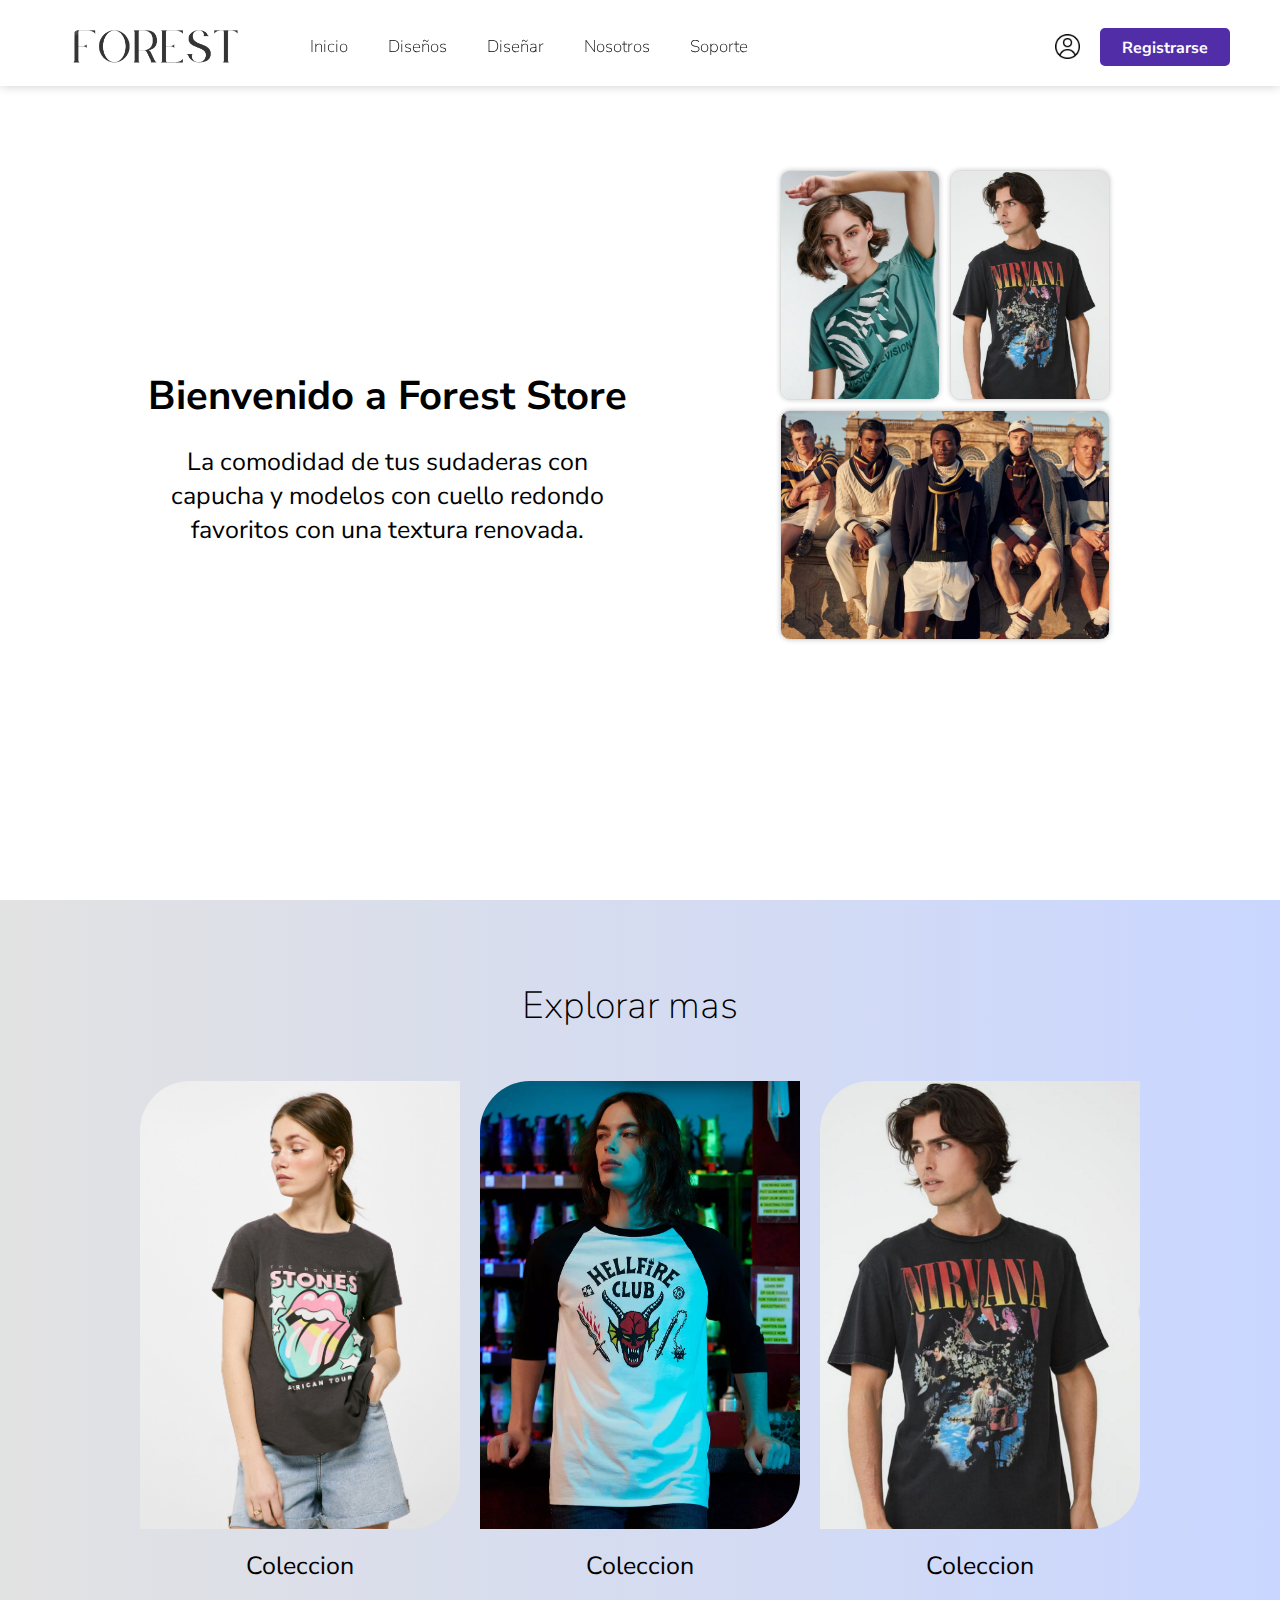
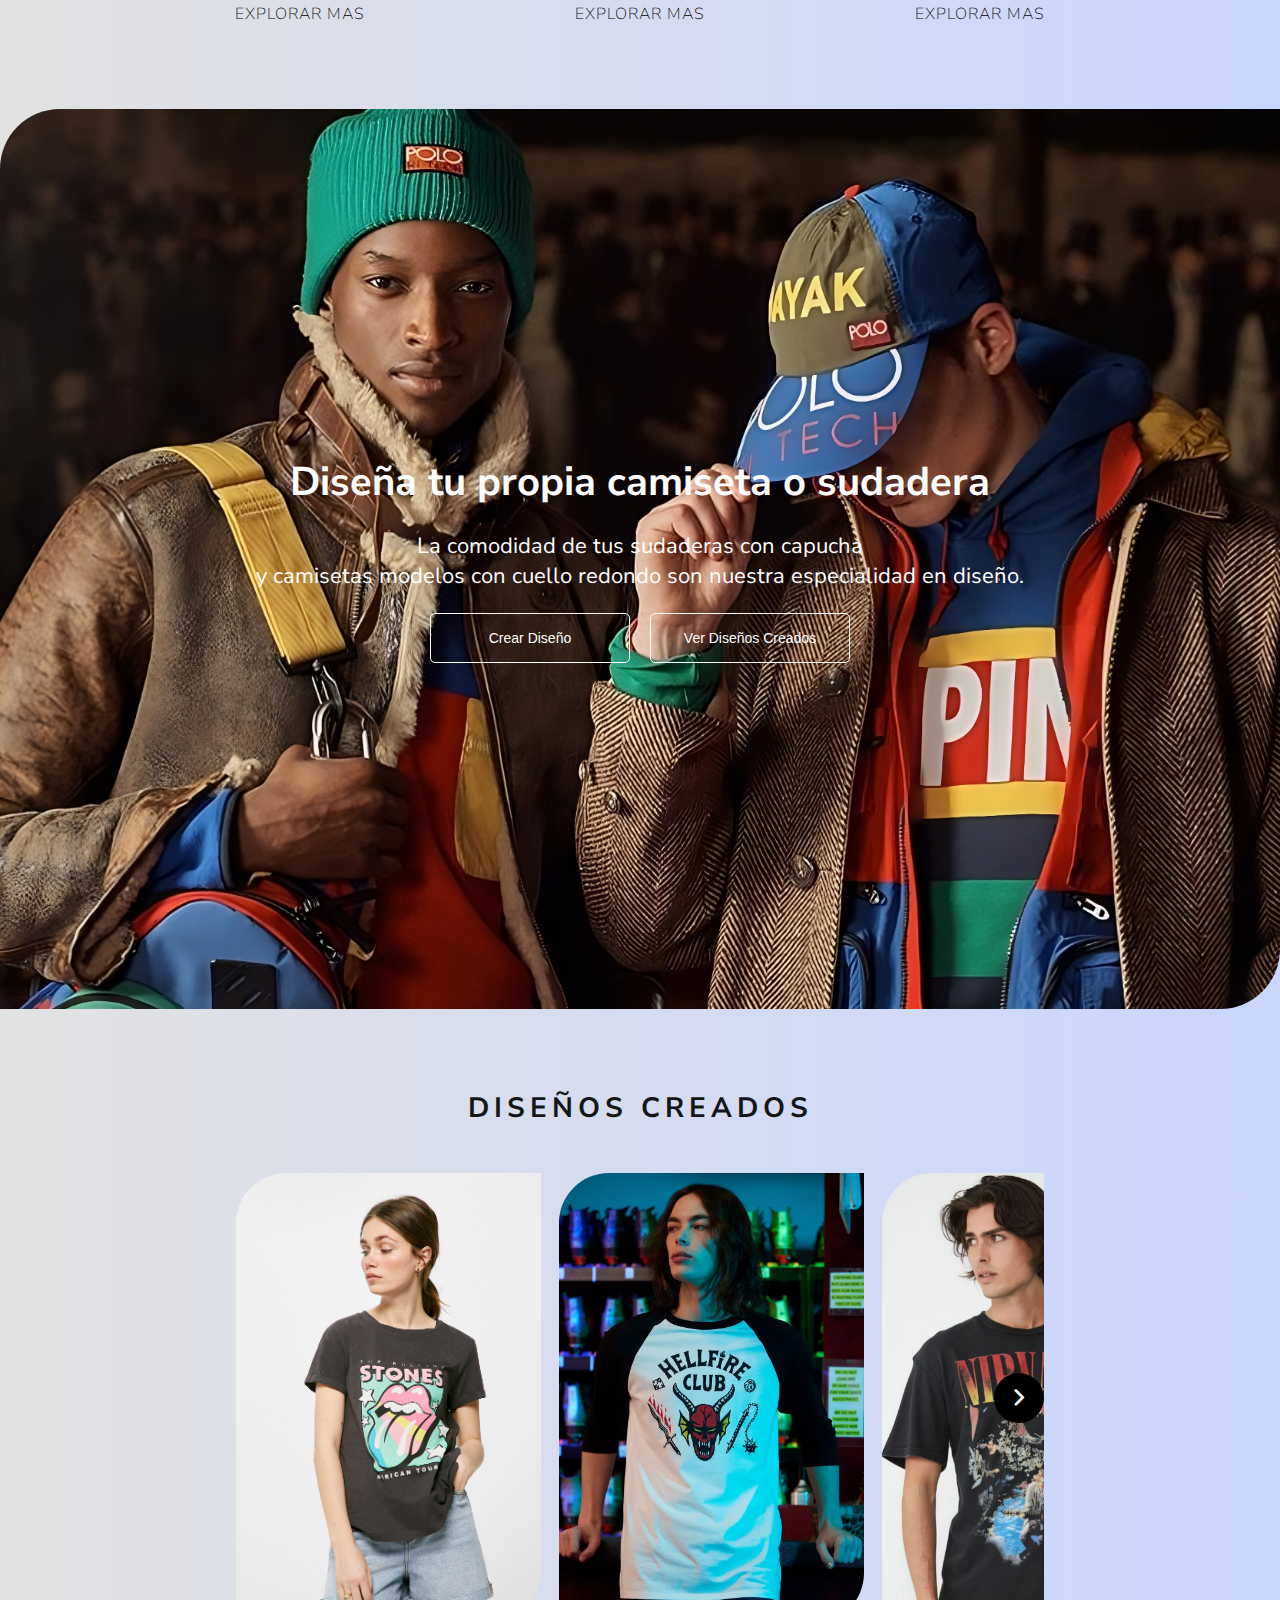
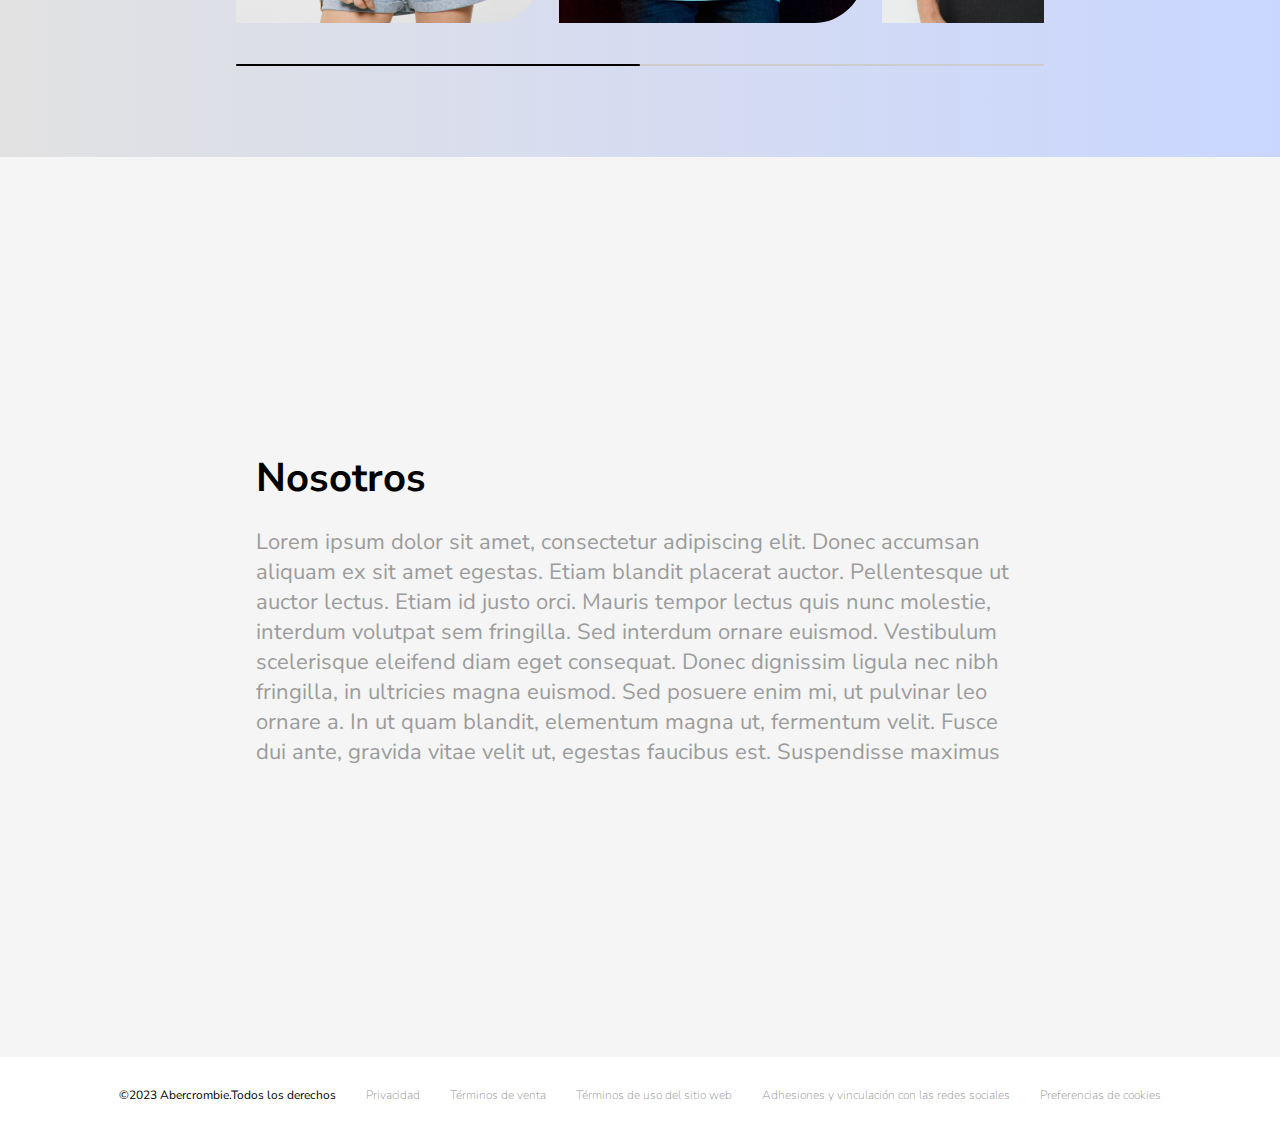
==== tienda/index.html @ bb1b67e4 "tienda" ====
<!DOCTYPE html>
<html lang="en">
<head>
    <meta charset="UTF-8">
    <meta name="viewport" content="width=device-width, initial-scale=1.0">
    <link rel="stylesheet" href="css/style.css">
    <link rel="stylesheet" href="css/boostrap.css">
    <link rel="stylesheet" href="https://fonts.googleapis.com/css2?family=Material+Symbols+Rounded:opsz,wght,FILL,GRAD@48,400,0,0" />
    <link rel="stylesheet" href="style.css" />
    <title>Document</title>
</head>
<style>

.gallery {
    display: grid;
    position: relative;
    grid-template-columns: repeat(auto-fill, minmax(150px, auto));
    gap: 10px;
    max-width:500px;
    width: 100%;
    height: 70%;
    padding-top: 11em;
    margin: 180px auto;
    z-index: 1;
}

.image {
    background-size: cover;
    background-position: center;
    border: 1px solid #ddd;
    box-shadow: 0 0 5px rgba(0, 0, 0, 0.2);
    min-height: 230px; /* Altura mínima */
    border-radius: 10px;
    width: 100%;
}

.image1 {
    grid-row: span 2;
    grid-column: span 2;
    background-image: url('../tienda/imagenes/fotos/img-20.jpg');
}

.image2 {
    grid-row: span 3;
    grid-column: span 3;
    background-image: url('../tienda/imagenes/fotos/img-17-transformed.jpeg');
}

.image3 {
    grid-row: span 1;
    grid-column: span 1;
    background-image: url('../tienda/imagenes/fotos/camisetas/camiseta-mtv.webp');
}

.image4 {
    grid-row: span 1;
    grid-column: span 1;
    background-image: url('../tienda/imagenes/fotos/camisetas/camiseta\ de\ nirvana.png');
}







.container {
    max-width: 79vw;
    width: 80%;
    margin: auto;
  }
  
  .slider-wrapper {
    position: relative;
  }
  
  .slider-wrapper .slide-button {
    position: absolute;
    top: 50%;
    outline: none;
    border: none;
    height: 50px;
    width: 50px;
    z-index: 5;
    color: #fff;
    display: flex;
    cursor: pointer;
    font-size: 2.2rem;
    background: #000;
    align-items: center;
    justify-content: center;
    border-radius: 50%;
    transform: translateY(-50%);
  }
  
  .slider-wrapper .slide-button:hover {
    background: #404040;
  }
  
  .slider-wrapper .slide-button#prev-slide {
    left: 0;
    display: none;
  }
  
  .slider-wrapper .slide-button#next-slide {
    right: 0;
  }
  
  .slider-wrapper .image-list {
    display: grid;
    grid-template-columns: repeat(6, 1fr);
    gap: 18px;
    font-size: 0;
    list-style: none;
    margin-bottom: 30px;
    overflow-x: auto;
    scrollbar-width: none;
  }
  
  .slider-wrapper .image-list::-webkit-scrollbar {
    display: none;
  }
  
  .slider-wrapper .image-list .image-item {
    width: 305px;
    min-width: auto;
    height: 450px;
    object-fit: cover;
    border-radius: 50px 0px 50px 0px;
  }
  
  .container .slider-scrollbar {
    height: 24px;
    width: 100%;
    display: flex;
    align-items: center;
  }
  
  .slider-scrollbar .scrollbar-track {
    background: #ccc;
    width: 100%;
    height: 2px;
    display: flex;
    align-items: center;
    border-radius: 4px;
    position: relative;
  }
  
  .slider-scrollbar:hover .scrollbar-track {
    height: 4px;
  }
  
  .slider-scrollbar .scrollbar-thumb {
    position: absolute;
    background: #000;
    top: 0;
    bottom: 0;
    width: 50%;
    height: 100%;
    cursor: grab;
    border-radius: inherit;
  }
  
  .slider-scrollbar .scrollbar-thumb:active {
    cursor: grabbing;
    height: 8px;
    top: -2px;
  }
  
  .slider-scrollbar .scrollbar-thumb::after {
    content: "";
    position: absolute;
    left: 0;
    right: 0;
    top: -10px;
    bottom: -10px;
  }
  
  /* Styles for mobile and tablets */
  @media only screen and (max-width: 1150px) {
    
    .slider-wrapper .image-list .image-item {
      width: 300px;
      height: 450px;
    }
  
    .slider-wrapper .slide-button {
        display: none !important;
      }

      .gallery{
        display: none;
      }

      .parrafo{
        width: auto;
        padding: auto;
        align-items: center;
        text-align: center;
        z-index: 4;
    }
  }



</style>
<body>

    <header id="header" class="header-scrolled ">
        <h1><img src="./imagenes/fotos/3-removebg-preview.png" alt="" class="logo"></h1>
        <ul class="menu-horizontal">
            <li><a href="#" class="link" id="link">Inicio</a></li>
            <li><a href="#" class="link" id="link">Diseños</a></li>
            <li><a href="#" class="link" id="link">Diseñar</a></li>
            <li><a href="#" class="link" id="link">Nosotros</a></li>
            <li><a href="#" class="link" id="link">Soporte</a></li>
            
        </ul>

        <ul class="menu-horizontal-2">
            <li><a href="./Login/index.html" class="link-2" style="border: transparent;  background:transparent;"><img src="./imagenes/fotos/usuario.png" alt="" class="icon"></a></li>
            <li><a href="#" class="link-2">Registrarse</a></li>
        </ul>
    </header>
    
<div class="contenedor-principal">
    <div class="slide-contenedor">
        <section class="seccion" style="margin-bottom: 22em;">
            <div class="parrafo">
                <p class="titulo">Bienvenido a Forest Store</p><br>
                <P class="texto">La comodidad de tus sudaderas con capucha y modelos con cuello redondo favoritos con una textura renovada.</P><br>
            </div>

            <div class="gallery">
                <div class="image image3"></div>
                <div class="image image4"></div>
                <div class="image image1"></div>
            </div>
        </section>
    
        <div class="fade"></div>
    </div>

    <div class="contenedor">
        <div>
            <h2 class="titulo-h2"><a href="#">Explorar mas</a></h2>
        </div>

        <main class="contenido-2">
            <article class="articulo-2">
                <div class="contenedor-thumbnail-2">
                    <a href="#"><img src="./imagenes/fotos/camisetas/camiseta de mujer.webp" alt="" /></a>
                </div>
                <div class="contenedor-texto-2">
                    <div>
                        <h2 class="titulo-2">
                            <a href="#">Coleccion</a>
                        </h2>
                    </div>
                    <a href="#" class="btn-link-2">Explorar mas</a>
                </div>
            </article>

            <article class="articulo-2">
                <div class="contenedor-thumbnail-2">
                    <a href="#"><img src="./imagenes/fotos/camisetas/camiseta-manga-larga.png" alt="" /></a>
                </div>
                <div class="contenedor-texto-2">
                    <div>
                        <h2 class="titulo-2">
                            <a href="#">Coleccion</a>
                        </h2>
                    </div>
                    <a href="#" class="btn-link-2">Explorar mas</a>
                </div>
            </article>

            <article class="articulo-2">
                <div class="contenedor-thumbnail-2">
                    <a href="#"><img src="./imagenes/fotos/camisetas/camiseta de nirvana.png" alt="" /></a>
                </div>
                <div class="contenedor-texto-2">
                    <div>
                        <h2 class="titulo-2">
                            <a href="#">Coleccion</a>
                        </h2>
                    </div>
                    <a href="#" class="btn-link-2">Explorar mas</a>
                </div>
            </article>
        </main>
    </div><br><br>

    <div class="slide-contenedor">
        <section class="seccion">
            <div class="parrafo">
                <p class="titulo-2" style="text-align: center;">Diseña tu propia camiseta o sudadera</p><br>
                <P class="texto-2" style="text-align: center;">La comodidad de tus sudaderas con capucha <br> y camisetas modelos con cuello redondo son nuestra especialidad en diseño.</P><br>
                <div class="botones" style="justify-content: center;">
                    <button class="button-2">Crear Diseño</button>
                    <button class="button-2">Ver Diseños Creados</button>
                </div>
            </div>
        </section>
    
            <div class="fade-2"></div>
        </div>

    
        <div class="carrusel-contenedor">
            <h2 class="carrusel-titulo">Diseños Creados</h2>
            <br>
                <div class="contenedor-carrusel">
                    <div class="container">
                        <div class="slider-wrapper">
                          <button id="prev-slide" class="slide-button material-symbols-rounded">
                            chevron_left
                          </button>
                          <ul class="image-list">
                            <img class="image-item" src="./imagenes/fotos/camisetas/camiseta de mujer.webp" alt="img-1" />
                            <img class="image-item" src="./imagenes/fotos/camisetas/camiseta-manga-larga.png" alt="img-2" />
                            <img class="image-item" src="./imagenes/fotos/camisetas/camiseta de nirvana.png" alt="img-3" />
                            <img class="image-item" src="./imagenes/fotos/camisetas/camiseta-mtv.webp" alt="img-4" />
                            <img class="image-item" src="./imagenes/fotos/camisetas/camiseta pac man.webp" alt="img-5" />
                            <img class="image-item" src="./imagenes/fotos/camisetas/camseta-1.jpg" alt="img-6" />
                          </ul>
                          <button id="next-slide" class="slide-button material-symbols-rounded">
                            chevron_right
                          </button>
                        </div>

                        <div class="slider-scrollbar">
                          <div class="scrollbar-track">
                            <div class="scrollbar-thumb"></div>
                          </div>
                        </div>
                      </div>
                </div>
            </div>
    

        <div class="slide-contenedor">
            <section class="seccion-2">
                <div class="parrafo-2">
                    <p class="titulo">Nosotros</p><br>
                    <P class="texto-3">
                        Lorem ipsum dolor sit amet, consectetur adipiscing elit. Donec accumsan aliquam ex sit amet egestas. Etiam blandit placerat auctor. Pellentesque ut auctor lectus. Etiam id justo orci. Mauris tempor lectus quis nunc molestie, interdum volutpat sem fringilla. Sed interdum ornare euismod. Vestibulum scelerisque eleifend diam eget consequat. Donec dignissim ligula nec nibh fringilla, in ultricies magna euismod. Sed posuere enim mi, ut pulvinar leo ornare a. 
                        In ut quam blandit, elementum magna ut, fermentum velit. Fusce dui ante, gravida vitae velit ut, egestas faucibus est. Suspendisse maximus convallis est et viverra. Donec tincidunt lectus dolor, vel feugiat justo vulputate vel. Quisque finibus consequat hendrerit. Ut feugiat tortor a turpis lobortis porta. In hac habitasse platea dictumst. Curabitur mollis lacus lectus, sed hendrerit ipsum mollis eget. Ut at odio vitae nulla tempus aliquet mattis vitae nibh. Pellentesque nec fringilla libero. Donec bibendum sapien id dictum porta. Nulla at massa vitae enim consectetur scelerisque. Quisque in suscipit justo. 
                        Vivamus bibendum eros ac turpis hendrerit cursus. Nullam placerat congue quam, nec porta ex malesuada sit amet. Nullam vulputate nisl elit, at convallis massa porta scelerisque. Nunc augue elit, lacinia et arcu non, lacinia consectetur libero. Maecenas finibus nec nibh at laoreet. Donec dictum leo vitae erat sagittis, nec volutpat felis elementum. Donec nibh risus, vestibulum non felis in, auctor sollicitudin nunc. Aliquam sit amet vestibulum augue. Vivamus faucibus, nisl in efficitur viverra, elit risus porta enim, bibendum ullamcorper erat ex in lectus. Duis tincidunt malesuada dui eu molestie. Morbi lectus magna, suscipit sed sagittis consequat, consequat ut quam.
                    </P>
                </div>
            </section>
        
                <div class="fade-3"></div>
            </div>
        
    </div>
</div>
         
        
            <footer>
                <li>©2023 Abercrombie.Todos los derechos</li>
                <li><a href="#">Privacidad</a></li>
                <li><a href="#">Términos de venta</a></li>
                <li><a href="#">Términos de uso del sitio web</a></li>
                <li><a href="#">Adhesiones y vinculación con las redes sociales</a></li>
                <li><a href="#">Preferencias de cookies</a></li>
            </footer>
    </div>


    

    <script>
 
        const initSlider = () => {
            const imageList = document.querySelector(".slider-wrapper .image-list");
            const slideButtons = document.querySelectorAll(".slider-wrapper .slide-button");
            const sliderScrollbar = document.querySelector(".container .slider-scrollbar");
            const scrollbarThumb = sliderScrollbar.querySelector(".scrollbar-thumb");
            const maxScrollLeft = imageList.scrollWidth - imageList.clientWidth;
            
            // Handle scrollbar thumb drag
            scrollbarThumb.addEventListener("mousedown", (e) => {
                const startX = e.clientX;
                const thumbPosition = scrollbarThumb.offsetLeft;
                const maxThumbPosition = sliderScrollbar.getBoundingClientRect().width - scrollbarThumb.offsetWidth;
                
                // Update thumb position on mouse move
                const handleMouseMove = (e) => {
                    const deltaX = e.clientX - startX;
                    const newThumbPosition = thumbPosition + deltaX;
        
                    // Ensure the scrollbar thumb stays within bounds
                    const boundedPosition = Math.max(0, Math.min(maxThumbPosition, newThumbPosition));
                    const scrollPosition = (boundedPosition / maxThumbPosition) * maxScrollLeft;
                    
                    scrollbarThumb.style.left = `${boundedPosition}px`;
                    imageList.scrollLeft = scrollPosition;
                }
        
                // Remove event listeners on mouse up
                const handleMouseUp = () => {
                    document.removeEventListener("mousemove", handleMouseMove);
                    document.removeEventListener("mouseup", handleMouseUp);
                }
        
                // Add event listeners for drag interaction
                document.addEventListener("mousemove", handleMouseMove);
                document.addEventListener("mouseup", handleMouseUp);
            });
        
            // Slide images according to the slide button clicks
            slideButtons.forEach(button => {
                button.addEventListener("click", () => {
                    const direction = button.id === "prev-slide" ? -1 : 1;
                    const scrollAmount = imageList.clientWidth * direction;
                    imageList.scrollBy({ left: scrollAmount, behavior: "smooth" });
                });
            });
        
             // Show or hide slide buttons based on scroll position
            const handleSlideButtons = () => {
                slideButtons[0].style.display = imageList.scrollLeft <= 0 ? "none" : "flex";
                slideButtons[1].style.display = imageList.scrollLeft >= maxScrollLeft ? "none" : "flex";
            }
        
            // Update scrollbar thumb position based on image scroll
            const updateScrollThumbPosition = () => {
                const scrollPosition = imageList.scrollLeft;
                const thumbPosition = (scrollPosition / maxScrollLeft) * (sliderScrollbar.clientWidth - scrollbarThumb.offsetWidth);
                scrollbarThumb.style.left = `${thumbPosition}px`;
            }
        
            // Call these two functions when image list scrolls
            imageList.addEventListener("scroll", () => {
                updateScrollThumbPosition();
                handleSlideButtons();
            });
        }
        
        window.addEventListener("resize", initSlider);
        window.addEventListener("load", initSlider);
        
    </script>

    <script src="./js/funciones.js"></script>
    
</body>
</html>
---- tienda/css/style.css ----
@import url('https://fonts.googleapis.com/css2?family=Nunito+Sans:opsz,wght@6..12,300&display=swap');

* {
    margin: 0;
    padding: 0;
    box-sizing: border-box;
}

body {
    background-color: #c9d6ff;
    background: linear-gradient(to right, #e2e2e2, #c9d6ff);
    font-family: 'Nunito Sans', sans-serif;
}

/*header*/

header {
    display: flex;
    height: 86px;
    width: 100%;
    position: fixed;
    z-index: 10;
}


header {
    background-color: transparent;
}

/* Estilos cuando se hace scroll hacia abajo */

.header-scrolled {
    background-color: white;
    width: 100%;
    top: 0;
    z-index: 10;
    z-index: 1000;
    box-shadow: 0px 0px 10px rgba(0, 0, 0, 0.2); /* Agrega una sombra si deseas */
    color: black;
    transition: 0.10s ease 0.10s;
}

.header-scrolled .link {
    color: black;
}

h1 {
    margin: 23px 65px;
    font-weight: 400;
    letter-spacing: -2px;
}

.logo {
    width: 180px;
    height: auto;
}

.icon {
    height: 25px;
    width: 25px;
    align-items: center;
    margin-top: -1px;
    border: transparent;
    margin-left: -25px;
}

.menu-horizontal {
    display: flex;
    gap: 40px;
    font-size: 17px;
    margin: 35px 0px;
    width: 100%;
}


.menu-horizontal-2{
    display: flex;
    width: 100%;
    gap: 0px;
    margin: 28px 50px;
    justify-content: flex-end;
}

.menu-horizontal, .menu-horizontal-2 > li {
    list-style: none;
}

.link {
	position: relative;
	display: inline-block;
	text-decoration: none;
    color: rgb(0, 0, 0);
}

.link::before{
	content: '';
	position: absolute;
	left: 0;
	bottom: -28px;
	width: 100%;
	height: 2px;
	transform: scaleX(0);
	transform-origin: right;
	transition: transform 1s ease;
    background-color: rgb(5, 5, 125);
}

.link:hover{
	transform: translateY(0px);
}

.link:hover::before{
	transform: scaleX(1);
	transform-origin: left;
}

a {
    font-weight: 200;
}

.link-2 {
	position: relative;
	display: inline-block;
	text-decoration: none;
	color: rgb(255, 255, 255);
    background-color: #512da8;
    border: solid 2px #512da8;;
    box-shadow: rgb(0, 0, 0);
    font-family: 'Nunito Sans', sans-serif;
    font-weight: bold;
    height: 38px;
    width: auto;
    padding: 7px 20px;
    border-radius: 5px;
    white-space: nowrap;
    text-align: center;
    transition: 1s ease-out 0.30s;
}

/*contendores*/

.contenedor-principal {
    display: grid;
    grid-template-columns: repeat(1, 1fr);
    height: 100%;
    width: 100%;
    margin: auto;
}

/*parrafos*/

.parrafo{
    width: 100%;
    margin-top: 20em;
    padding: 9em;
    align-items: center;
    text-align: center;
    z-index: 4;
}

.parrafo-2{
    width: 100%;
    margin-top: 23em;
    align-items: center;
    text-align: left;
    z-index: 4;
    margin-bottom: 23em;
}

.texto-3::-webkit-scrollbar{
    display: none;
}
/*titulo*/

.titulo{
    font-size: 40px;
    color: #000000;
    font-weight: 700;
}

.titulo-2{
    font-size: 40px;
    color: rgb(255, 255, 255);
    font-weight: 700;
}

/*texto*/

.texto{
    font-size: 25px;
    color:rgb(0, 0, 0);
}

.texto-2{
    font-size: 22px;
    color: rgb(255, 255, 255)
}

.texto-3{
    font-size: 22px;
    color: rgb(156, 156, 156);
    overflow-y: auto;
    height: 236px;
}

/*button*/

.botones{
    display: flex;
    gap: 20px;
    margin: auto;
    justify-content: left;
    margin-bottom: 20em;
}

button {
    height: 50px;
    font-size: 14px;
    width: 200px;
    color:rgb(0, 0, 0);
    background-color: transparent;
    border: solid 1px rgb(0, 0, 0);
    transition: 1s ease-out 0.30s;
    cursor: pointer;
    border-radius: 5px;
}

.button-2 {
    height: 50px;
    font-size: 14px;
    width: 200px;
    color: rgb(255, 255, 255);
    background-color: transparent;
    border: solid 1px;
    transition: 1s ease-out 0.30s;
    cursor: pointer;
}

button:hover{
    color: rgb(255, 255, 255);
    background-color: #512da8;;
    border-color: #512da8;;
}

footer{
    display: flex;
    height: auto;
    justify-content: center;
    width: 100%;
    text-align: center;
    padding: 30px;
    gap: 30px;
    background-color: rgb(255, 255, 255);
}

footer > li {
    list-style: none;
    font-size: 12px;
}

li > a {
    color: rgb(143, 142, 142);
}
---- tienda/css/boostrap.css ----
img {
    width: 100%;
    height: 100%;
    object-fit: cover;
}

a {
    text-decoration: none;
}

.contenedor{
    width: 100%;
    max-width: 2600px;
    margin: 0px auto;
    display: grid;
    grid-gap: 10px;
    grid-template-columns: repeat(1, 1fr);
    grid-template-rows: repeat(1, auto);
    margin-bottom: 10px;
    grid-template-areas:
        'header			header   	header'
        'destacado		destacado 	destacado'
        'contenido		contenido 	contenido';
}

.contenedor-2 {
    width: 100%;
    max-width: 2600px;
    margin: 0px auto;
    display: grid;
    grid-gap: 20px;
    grid-template-columns: repeat(3, 1fr);
    grid-template-rows: repeat(1, auto);
    grid-template-areas:
        'header			header   	header'
        'contenido		contenido 	contenido'
        'footer	 		footer 		footer';
}

/* ---------- Articulos ----------*/
.articulo {
    display: flex;
    flex-direction: column;
    background-color:#262626;
    box-shadow: 0px 0px 70px rgba(102, 102, 102, 0.2);
    width: 100%;
}

.articulo .contenedor-texto {
    padding: 40px 20px;
    width: 50%;
    display: flex;
    flex-direction: column;
    text-align: center;
    width: 100%;
}

.articulo .contenedor-thumbnail {
    display: grid;
    grid-template-columns: repeat(2,1fr);
    width: 100%;
    min-width: 400px;
    background-color: whitesmoke;
    height: 55vh;
    gap: 5px;
    justify-content: center;
}

.articulo .titulo {
    margin-bottom: 10px;
    font-size: 25px;
}

.articulo .titulo a {
    font-weight: 400;
    color: #ffffff;
}

.articulo .fecha {
    font-size: 16px;
    color: #868b8d;
    margin-bottom: 10px;
}

.articulo .extracto {
    font-size: 20px; 
    line-height: 25px; 
    font-weight: 300;
    margin-bottom: 10px; 
    color: #868b8d;
}

/* ---------- Articulo Destacado ----------*/
.articulo.destacado {
    grid-area: destacado;
    color: white;
    background-color: #000;
    box-shadow: 0px 0px 70px rgba(102, 102, 102, 0.2);
    display: grid;
    grid-template-columns: 1fr;
    text-align: left;
}

.articulo.destacado .contenedor-thumbnail {
    height: 36vh;
    width: 100%;
}

.articulo.destacado .contenedor-thumbnail a {
    display: inline-block;
    width: 100%;
    height: 100%;
}

.destacado .titulo a {
    color: #fff;
}

.destacado .titulo::after {
    content: '';
    margin: 0.625em 0; 
    display: block;
    background-color: #868686;
    height: 1px;
}

/* ---------- Articulos ----------*/
.articulo-2 {
    display: flex;
    flex-direction: column;
    background: transparent;
    margin: auto;
}

.articulo-2 .contenedor-texto-2 {
    padding: 20px;
    display: flex;
    text-align: center;
    flex-direction: column;
    justify-content: left;
    width: 100%;
}

.articulo-2 .contenedor-thumbnail-2 img {
    display: flex;
    width: 20em;
    height: 28em;
    border-radius: 50px 0px 50px 0px;
}


.articulo-2 .titulo-2 {
    margin-bottom: 10px;
    font-size: 25px;
}

.articulo-2 .titulo-2 a {
    font-weight: 400;
    color: #000;
}

.titulo-h2 {
    padding: 80px 0px 30px;
    width: 100%;
    text-align: center;
    font-size: 38px;
    color: #000;
}

.titulo-h2 a{
    width: 100%;
    text-align: center;
    font-size: 38px;
    color: #000;
}

.btn-link {
    color: #fff;
    cursor: pointer;
    display: inline-block;
    padding: 0.625em; 
    background-color: #262626;
    font-size: 1em; 
    text-transform: uppercase;
    letter-spacing: 1px;
    align-self: flex-end;
}

.btn-link:hover {
    background: #000;
    text-decoration: none;
}

/*link*/

.btn-link-2 {
    color: #000000;
    cursor: pointer;
    display: inline-block;
    padding: 0.625em; 
    background-color: transparent;
    font-size: 1em; 
    text-transform: uppercase;
    letter-spacing: 1px;
    align-self: center;
}

.btn-link-2:hover {
    text-decoration: none;
}

/*---------- CONTENIDO ----------*/
.contenido {
    grid-area: contenido;
    display: grid;
    grid-template-columns: repeat(1, 1fr);
    grid-gap: 10px; 
    width: 100%;
}


.contenido-2 {
    grid-area: contenido;
    display: grid;
    grid-template-columns: repeat(3, 1fr);
    grid-gap: 20px;
    margin:auto; 
}



/*---------- SIDEBAR ----------*/
.sidebar {
    padding: 5em 25px; 
    text-align: center;
    min-height: 100px; 
    grid-area: aside;
    background: #000;
    color: #868b8d;
    box-shadow: 0px 0px 70px rgba(102, 102, 102, 0.2);
}

.sidebar .acerca-de img {
    border-radius: 100%;
    height: 10em; 
    width: 10em; 
    margin-bottom: 25px; 
}

.sidebar .bio {
    margin-bottom: 25px; 
    font-size: 20px; 
    line-height: 25px; 
}

.sidebar .menu {
    width: 100%;
    display: inline-block;
    background: #ccc;
}

.sidebar .menu a {
    padding: 25px; 
    color: #fff;
    background-color: #000;
    display: block;
    font-size: 1em;
    text-transform: uppercase;
}

.sidebar .menu a:hover {
    background: #262626;
}

.slide-contenedor{
    display: flex;
    max-width:100%;
    height: 100vh;
    width: 100%;
    align-self: center;
    justify-content: center;
    position: relative;
    overflow: hidden;
    background-position: center;
    background:  linear-gradient(to right, #e2e2e2, #c9d6ff);
}

.fade {
    background: white;
    width: 100%;
    min-height: 130vh;
    height: auto;
    background-size: cover;
    background-position: center center;
    object-fit: cover;
    padding: 10px 8%;
}

.fade-2 {
    background-image: url(../imagenes/fotos/img-16-transformed.jpeg);
    width: 100%;
    min-height: 100vh;
    height: auto;
    background-size: cover;
    background-position: center center;
    object-fit: cover;
    padding: 10px 8%;
    background-size: 210vh; 
    background-position-y:top;
    border-radius: 60px 0px;
}

.fade-3 {
    background-color: whitesmoke;
    width: 100%;
    min-height: 100vh;
    height: auto;
    background-size: cover;
    background-position: center center;
    object-fit: cover;
    padding: 10px 8%;
   
}


.direcciones{
    width: 100%;
    height: 100%;
    position: absolute;
    top: 0;
    display: none;
    justify-content: space-between;
    align-items: center;
    font-size: 20px;
}

.direcciones a{
    color: #fff;
    display: inline-block;
    padding: 20px;
    text-decoration: none;
}

.direcciones a:hover{
    background: rgba(0, 0, 0, .5);
    transition: .5s;
}

.barras{
    bottom: 0;
    margin-top: -12em;
    width: 100%;
    display: flex;
    justify-content: center;
    margin-bottom:25px;
}

.barra{
    cursor: pointer;
    height:10px;
    width: 25px;
    margin: 0 2px;
    background: #dcdde1;
    display: inline-block;
    margin-left: 3px;
}

.active{
    background-color: #0b0551;
}

.seccion{
    display: flex;
    position: absolute;
    width: 100%;
    margin: 70px;
    height: 100%;
    gap: 5px;
    z-index: 6;
    justify-content: center;
    align-self: center;
    align-items: center;
}

.seccion-2{
    display: flex;
    position: absolute;
    width: 60%;
    margin: 70px;
    height: 100%;
    gap: 50px;
    z-index: 6;
    justify-content: center;
    align-self: center;
    align-items: center;
}


h4, h2, small, a {
    margin: 0;
    padding: 0;
}

a {
    text-decoration: none;
}

.carrusel-contenedor {
    display: grid;
    place-content: center;
    place-items: center;
    min-width: auto;
    width: 100%;
    margin: 5em auto;
    margin-bottom: 5em;
}

.carrusel-titulo {
    font-size: 28px;
    line-height: 38px;
    padding-bottom: 24px;
    opacity: .9;
    text-transform: uppercase;
    letter-spacing: 5px;
    text-align: center;
}




@media screen and (max-width:1050px) {

    .carrusel-contenedor {
        display: grid;
        position: relative;
        place-content: center;
        place-items: center;
        width: 71%;
        margin: 5em auto;
        margin-bottom: 5em;
    }

    .contenido-2{
        display: flex;
        flex-direction: column;
    }

    footer{
        display: flex;
        flex-direction: column;
        text-align: center;
        padding: 30px;
        gap: 20px;
    }

    .menu-horizontal{
        display: none;
    }

    .gallery {
        display: none;
    }

}
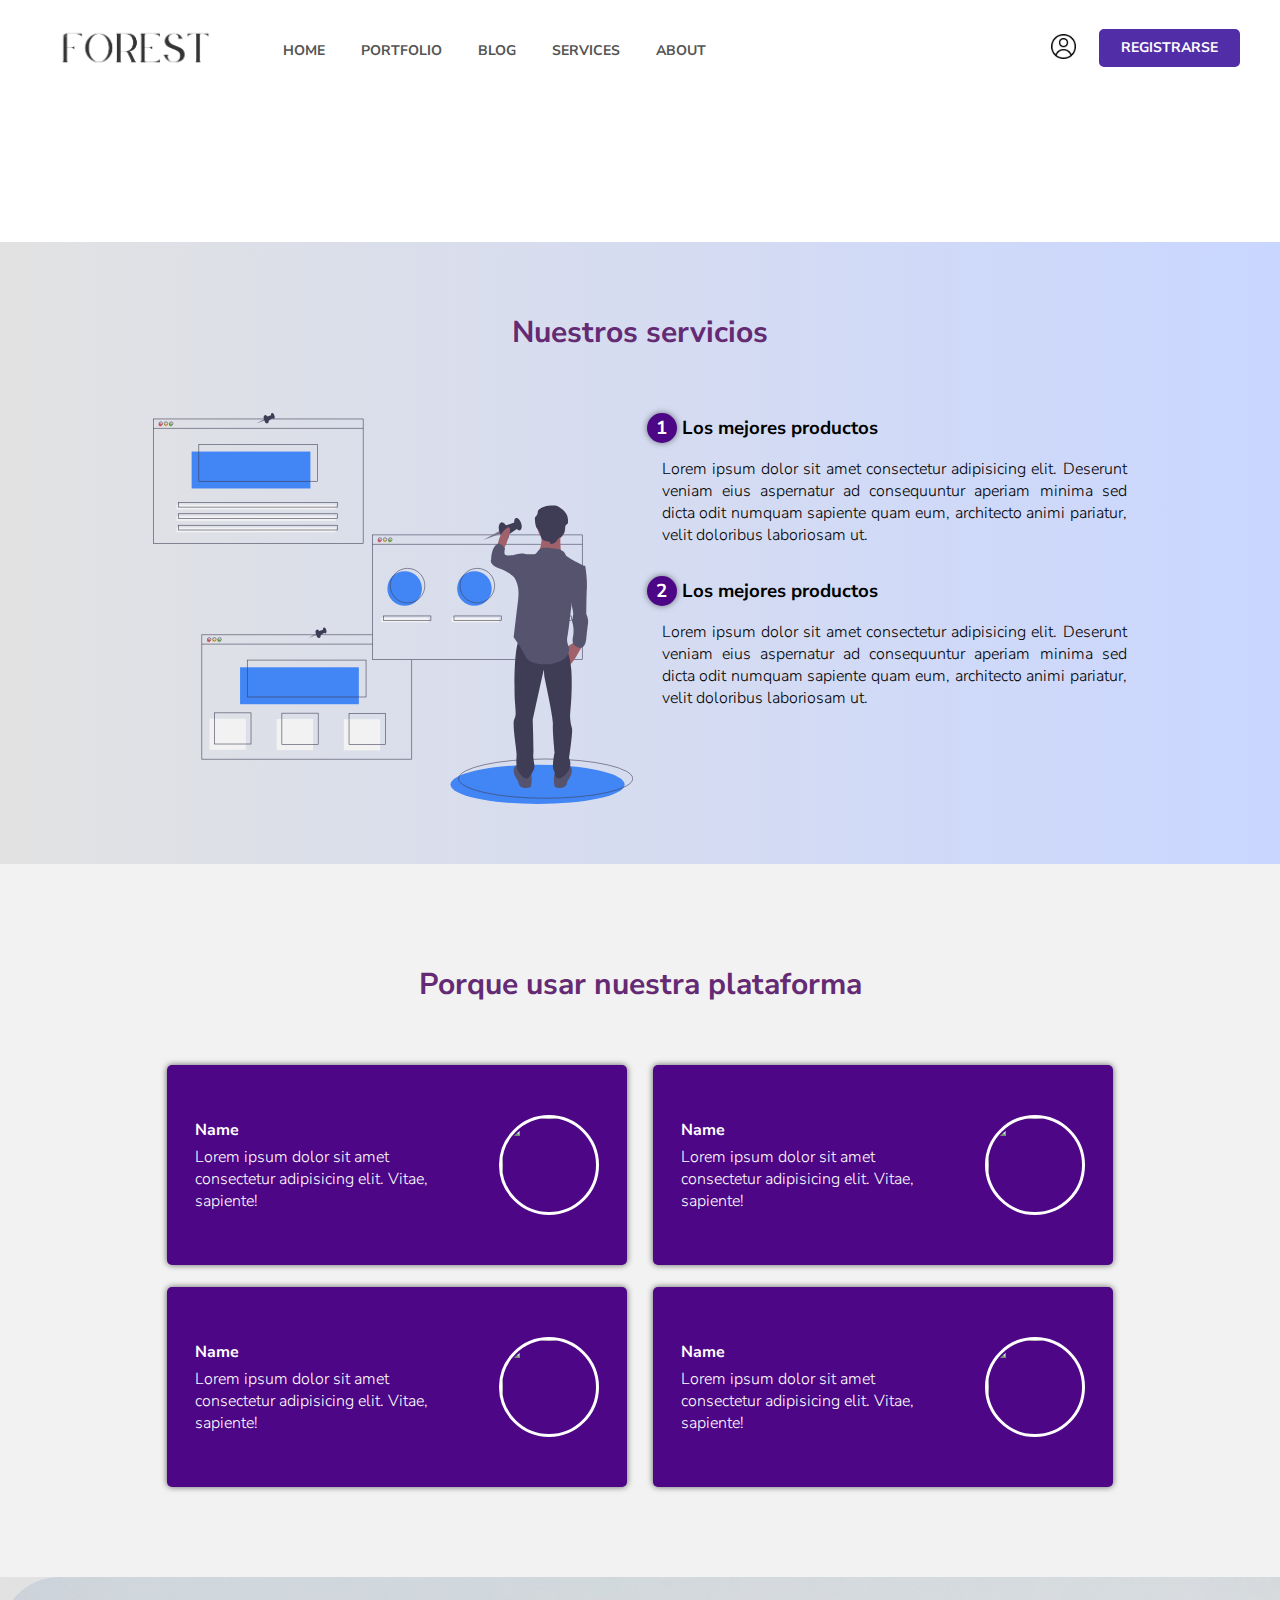
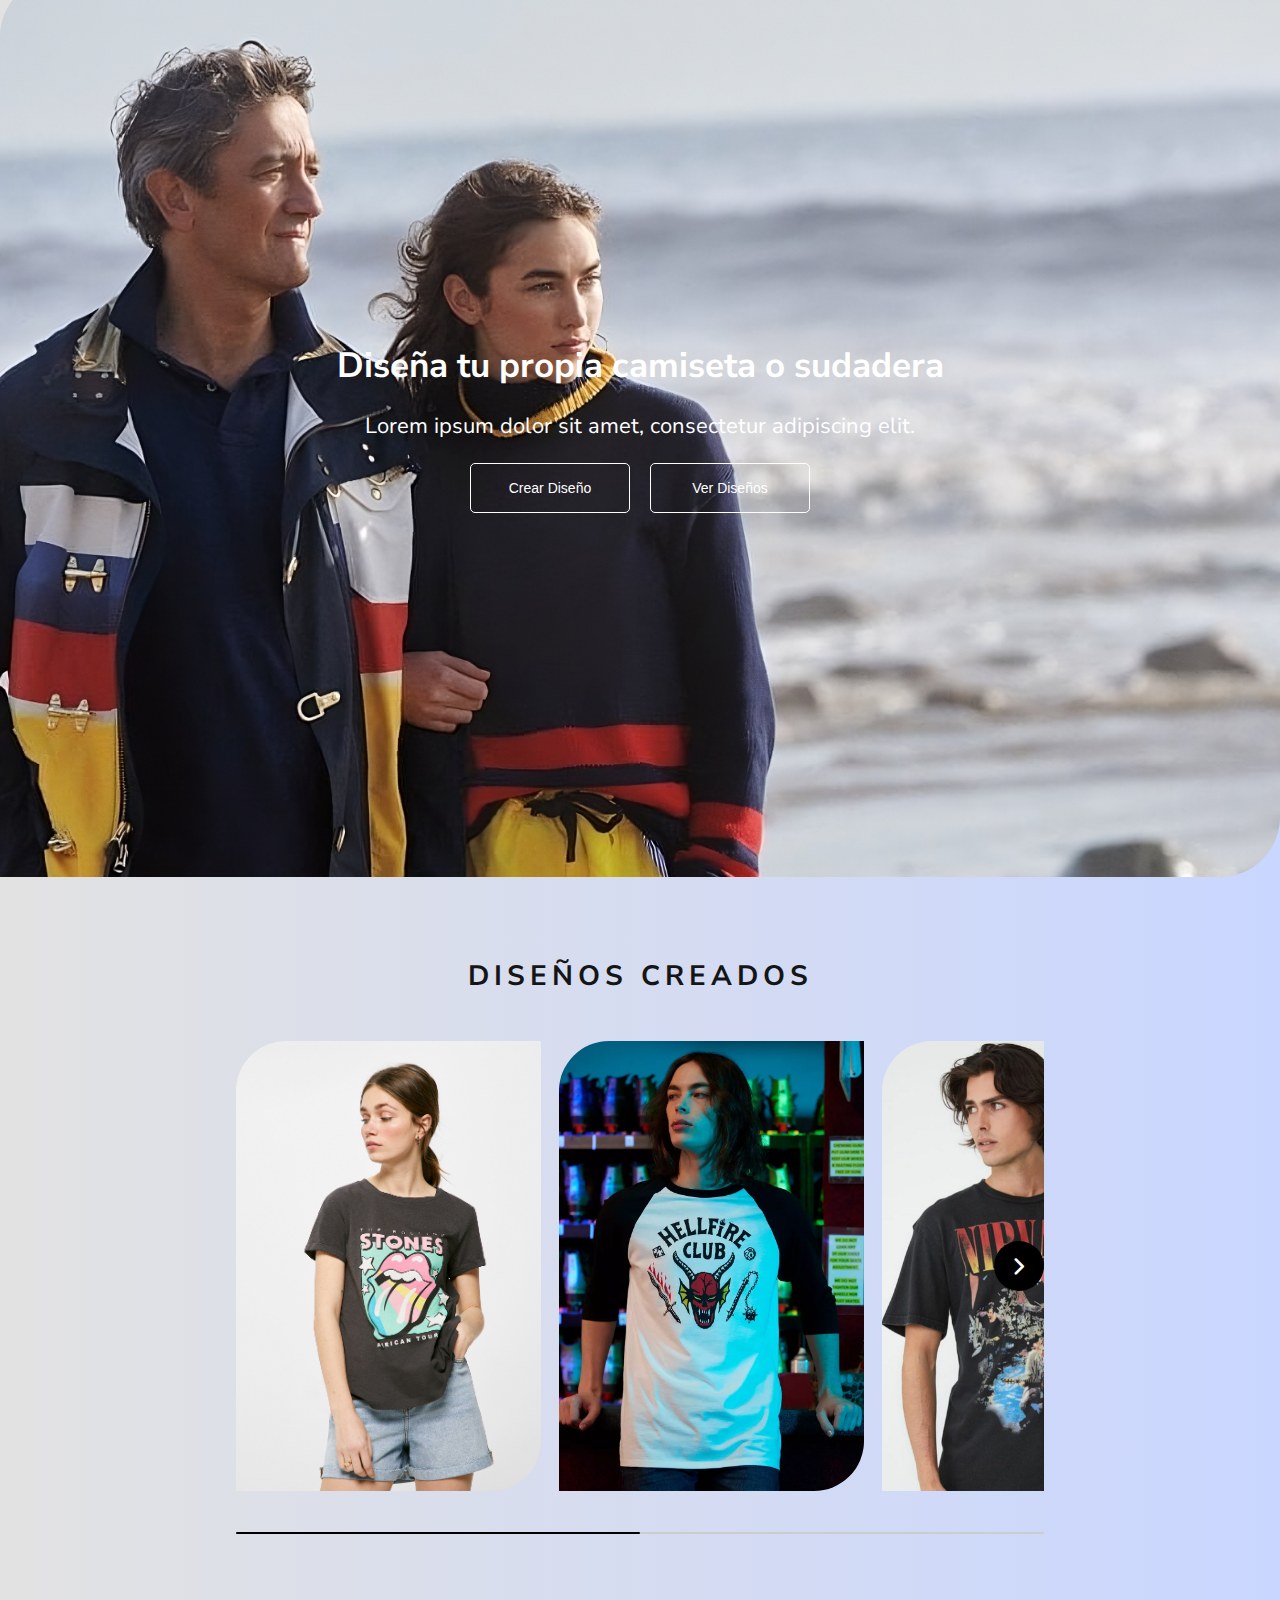
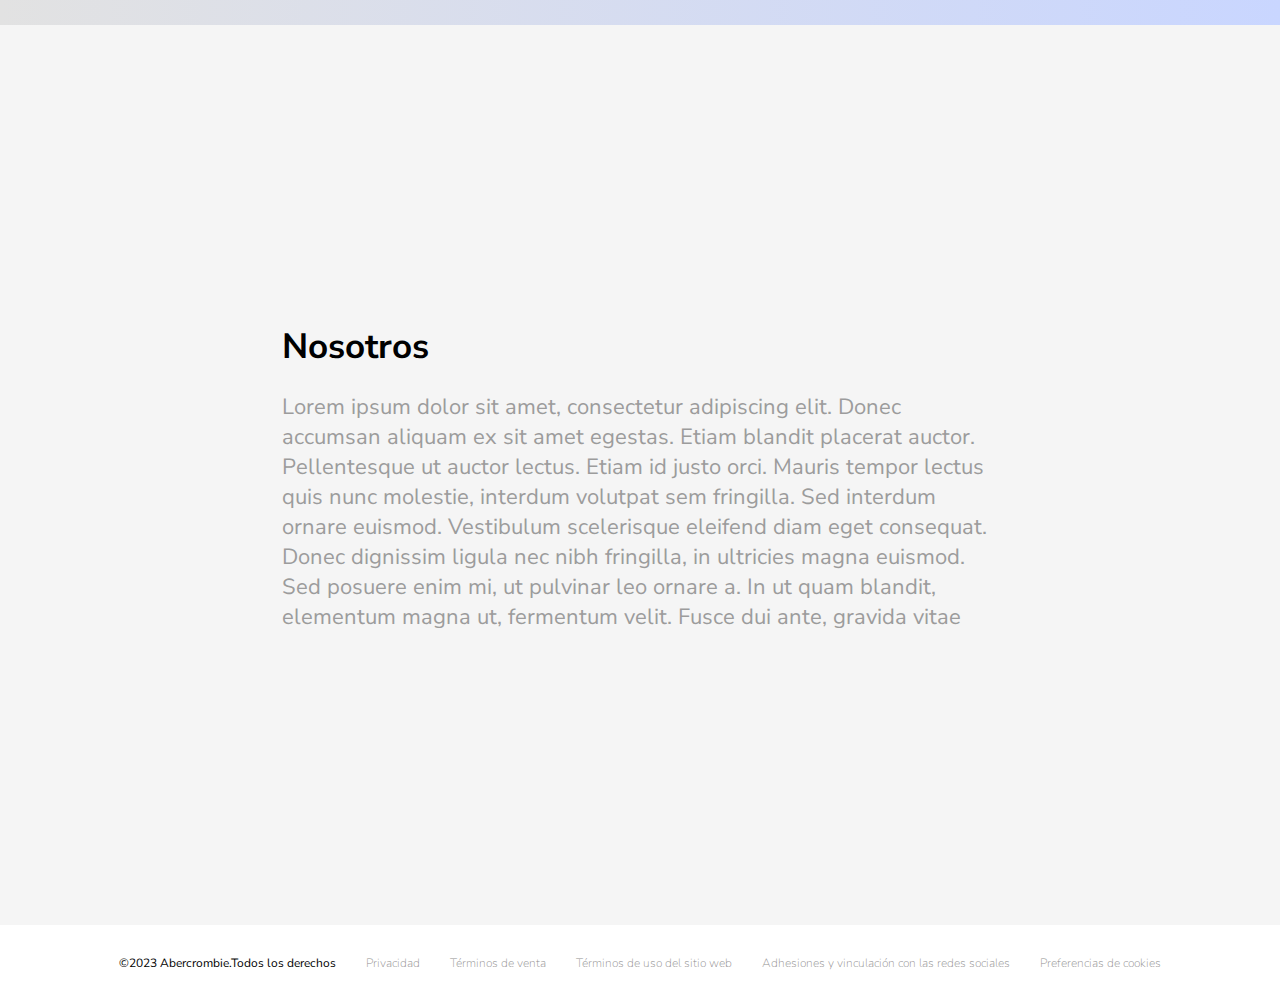
==== commit 4f1e6f71: "Add files via upload" ====
--- a/tienda/index.html
+++ b/tienda/index.html
@@ -10,295 +10,427 @@
     <title>Document</title>
 </head>
 <style>
-
-.gallery {
-    display: grid;
+    
+
+.contenedor-4 {
+    padding: 60px 0;
+    width: 90%;
+    max-width: 1000px;
+    margin: auto;
+    overflow: hidden;
+}
+
+.titulo-principal {
+    color: #642a73;
+    font-size: 30px;
+    margin-top: 40px;
+    text-align: center;
+    margin-bottom: 60px;
+}
+
+/* About us */
+
+main .sobre-nosotros{
+    padding: 30px 0 60px 0;
+}
+.contenedor-sobre-nosotros{
+    display: flex;
+    justify-content: space-evenly;
+}
+
+.imagen-about-us{
+    width: 48%;
+}
+
+.sobre-nosotros .contenido-textos{
+    width: 48%;
+}
+
+.contenido-textos h3{
+    margin-bottom: 15px;
+}
+
+.contenido-textos h3 span{
+    background: #4d0686;
+    color: #fff;
+    border-radius: 50%;
+    display: inline-block;
+    text-align: center;
+    width: 30px;
+    height: 30px;
+    padding: 2px;
+    box-shadow: 0 0 6px 0 rgba(0, 0, 0, .5);
+    margin-right: 5px;
+}
+
+.contenido-textos p{
+    padding: 0px 0px 30px 15px;
+    font-weight: 300;
+    text-align: justify;
+}
+
+/* Galeria */
+
+
+.portafolio{
+    background: #f2f2f2;
+}
+
+.galeria-port{
+    display: flex;
+    justify-content: space-evenly;
+    flex-wrap: wrap;
+}
+
+.imagen-port{
+    width: 24%;
+    margin-bottom: 10px;
+    overflow: hidden;
     position: relative;
-    grid-template-columns: repeat(auto-fill, minmax(150px, auto));
-    gap: 10px;
-    max-width:500px;
+    cursor: pointer;
+    box-shadow: 0 0 6px 0 rgba(0, 0, 0, .5);
+}
+
+.imagen-port > img{
     width: 100%;
-    height: 70%;
-    padding-top: 11em;
-    margin: 180px auto;
-    z-index: 1;
-}
-
-.image {
-    background-size: cover;
-    background-position: center;
-    border: 1px solid #ddd;
-    box-shadow: 0 0 5px rgba(0, 0, 0, 0.2);
-    min-height: 230px; /* Altura mínima */
-    border-radius: 10px;
+    height: 100%;
+    object-fit: cover;
+    display: block;
+}
+
+.hover-galeria{
+    position: absolute;
     width: 100%;
-}
-
-.image1 {
-    grid-row: span 2;
-    grid-column: span 2;
-    background-image: url('../tienda/imagenes/fotos/img-20.jpg');
-}
-
-.image2 {
-    grid-row: span 3;
-    grid-column: span 3;
-    background-image: url('../tienda/imagenes/fotos/img-17-transformed.jpeg');
-}
-
-.image3 {
-    grid-row: span 1;
-    grid-column: span 1;
-    background-image: url('../tienda/imagenes/fotos/camisetas/camiseta-mtv.webp');
-}
-
-.image4 {
-    grid-row: span 1;
-    grid-column: span 1;
-    background-image: url('../tienda/imagenes/fotos/camisetas/camiseta\ de\ nirvana.png');
-}
-
-
-
-
-
-
-
-.container {
-    max-width: 79vw;
-    width: 80%;
-    margin: auto;
-  }
-  
-  .slider-wrapper {
-    position: relative;
-  }
-  
-  .slider-wrapper .slide-button {
-    position: absolute;
-    top: 50%;
-    outline: none;
-    border: none;
-    height: 50px;
+    height: 100%;
+    top: 0;
+    transform: scale(0);
+    background: hsla(273,91%,27%, 0.7);
+    transition: transform .5s;
+    display: flex;
+    justify-content: center;
+    align-items: center;
+    flex-direction: column;
+}
+
+.hover-galeria img{
     width: 50px;
-    z-index: 5;
+}
+
+.hover-galeria p{
     color: #fff;
+}
+
+.imagen-port:hover .hover-galeria{
+    transform: scale(1);
+}
+
+/* Clients */
+
+.cards{
     display: flex;
-    cursor: pointer;
-    font-size: 2.2rem;
-    background: #000;
+    justify-content: space-evenly;
+}
+
+.cards .card{
+    background: #4d0686;
+    display: flex;
+    width: 46%;
+    height: 200px;
     align-items: center;
-    justify-content: center;
+    justify-content: space-evenly;
+    border-radius: 5px;
+    box-shadow: 0 0 6px 0 rgba(0, 0, 0, 0.6);
+}
+
+.cards .card img{
+    width: 100px;
+    height: 100px;
+    object-fit: cover;
+    border: 3px solid #fff;
     border-radius: 50%;
-    transform: translateY(-50%);
-  }
-  
-  .slider-wrapper .slide-button:hover {
-    background: #404040;
-  }
-  
-  .slider-wrapper .slide-button#prev-slide {
-    left: 0;
-    display: none;
-  }
-  
-  .slider-wrapper .slide-button#next-slide {
-    right: 0;
-  }
-  
-  .slider-wrapper .image-list {
-    display: grid;
-    grid-template-columns: repeat(6, 1fr);
-    gap: 18px;
-    font-size: 0;
-    list-style: none;
-    margin-bottom: 30px;
-    overflow-x: auto;
-    scrollbar-width: none;
-  }
-  
-  .slider-wrapper .image-list::-webkit-scrollbar {
-    display: none;
-  }
-  
-  .slider-wrapper .image-list .image-item {
-    width: 305px;
-    min-width: auto;
-    height: 450px;
-    object-fit: cover;
-    border-radius: 50px 0px 50px 0px;
-  }
-  
-  .container .slider-scrollbar {
-    height: 24px;
-    width: 100%;
-    display: flex;
+    display: block;
+}
+
+.cards .card > .contenido-texto-card{
+    width: 60%;
+    color: #fff;
+}
+
+.cards .card > .contenido-texto-card p{
+    font-weight: 300;
+    padding-top: 5px;
+}
+
+/*  Our team */
+
+.about-services{
+    background: #f2f2f2;
+    padding-bottom: 30px;
+}
+
+
+.servicio-cont{
+    display:flex;
+    justify-content: space-between;
     align-items: center;
-  }
-  
-  .slider-scrollbar .scrollbar-track {
-    background: #ccc;
-    width: 100%;
-    height: 2px;
-    display: flex;
-    align-items: center;
-    border-radius: 4px;
-    position: relative;
-  }
-  
-  .slider-scrollbar:hover .scrollbar-track {
-    height: 4px;
-  }
-  
-  .slider-scrollbar .scrollbar-thumb {
-    position: absolute;
-    background: #000;
-    top: 0;
-    bottom: 0;
-    width: 50%;
-    height: 100%;
-    cursor: grab;
-    border-radius: inherit;
-  }
-  
-  .slider-scrollbar .scrollbar-thumb:active {
-    cursor: grabbing;
-    height: 8px;
-    top: -2px;
-  }
-  
-  .slider-scrollbar .scrollbar-thumb::after {
-    content: "";
-    position: absolute;
-    left: 0;
-    right: 0;
-    top: -10px;
-    bottom: -10px;
-  }
-  
-  /* Styles for mobile and tablets */
-  @media only screen and (max-width: 1150px) {
-    
-    .slider-wrapper .image-list .image-item {
-      width: 300px;
-      height: 450px;
-    }
-  
-    .slider-wrapper .slide-button {
-        display: none !important;
-      }
-
-      .gallery{
-        display: none;
-      }
-
-      .parrafo{
-        width: auto;
-        padding: auto;
+}
+
+.servicio-ind{
+    width: 28%;
+    text-align: center;
+}
+
+.servicio-ind img{
+    width: 90%;
+}
+
+.servicio-ind h3{
+    margin: 10px 0;
+}
+
+.servicio-ind p{
+    font-weight: 300;
+    text-align: justify;
+}
+
+
+
+@media screen and (max-width:900px){
+   
+    .contenedor-sobre-nosotros{
+        flex-direction: column;
+        justify-content: center;
         align-items: center;
+    }
+
+    .sobre-nosotros .contenido-textos{
+        width: 90%;
+    }
+
+    .imagen-about-us{
+        width: 90%;
+    }
+
+    /* Galeria */
+
+    .imagen-port{
+        width: 44%;
+    }
+
+    /* Clientes */
+
+    .cards{
+        flex-direction: column;
+        justify-content: center;
+        align-items: center;
+    }
+
+    .cards .card{
+        width: 90%;
+    }
+
+    .cards .card:first-child{
+        margin-bottom: 30px;
+    }
+
+    /* servicios */
+
+    .servicio-cont{
+        justify-content: center;
+        flex-direction: column;
+    }
+
+    .servicio-ind{
+        width: 100%;
         text-align: center;
-        z-index: 4;
-    }
-  }
-
-
-
+    }
+
+    .servicio-ind:nth-child(1), .servicio-ind:nth-child(2){
+        margin-bottom: 60px;
+    }
+
+    .servicio-ind img{
+        width: 90%;
+    }
+}
+
+@media screen and (max-width:500px){
+
+    /* ABOUT US */
+
+    .imagen-about-us{
+        margin-bottom: 60px;
+        width: 99%;
+    }
+
+    .sobre-nosotros .contenido-textos{
+        width: 95%;
+    }
+
+    /* Galeria */
+
+    .imagen-port{
+        width: 95%;
+    }
+
+    /* Clients */
+
+    .cards .card{
+        height: 450px;
+        display: flex;
+        flex-direction: column;
+        align-items: center;
+    }
+
+    .cards .card img{
+        width: 90px;
+        height: 90px;
+    }
+
+    /* Footer */
+
+    .contenedor-footer{
+        flex-direction: column;
+        border: none;
+    }
+
+    .content-foo{
+        margin-bottom: 20px;
+        text-align: center;
+    }
+
+    .content-foo h4{
+        border: none;
+    }
+
+    .content-foo p{
+        color: #ccc;
+        border-bottom: 1px solid #f2f2f2;
+        padding-bottom: 20px;
+    }
+
+    .titulo-final{
+        font-size: 20px;
+    }
+}
 </style>
 <body>
 
-    <header id="header" class="header-scrolled ">
+    <header>
         <h1><img src="./imagenes/fotos/3-removebg-preview.png" alt="" class="logo"></h1>
-        <ul class="menu-horizontal">
-            <li><a href="#" class="link" id="link">Inicio</a></li>
-            <li><a href="#" class="link" id="link">Diseños</a></li>
-            <li><a href="#" class="link" id="link">Diseñar</a></li>
-            <li><a href="#" class="link" id="link">Nosotros</a></li>
-            <li><a href="#" class="link" id="link">Soporte</a></li>
-            
-        </ul>
-
-        <ul class="menu-horizontal-2">
-            <li><a href="./Login/index.html" class="link-2" style="border: transparent;  background:transparent;"><img src="./imagenes/fotos/usuario.png" alt="" class="icon"></a></li>
-            <li><a href="#" class="link-2">Registrarse</a></li>
-        </ul>
+        <input type="checkbox" id="nav_check" hidden>
+        <nav>
+            <ul class="menu-horizontal">
+                <li><a href="" class="link">Home</a></li>
+                <li><a href="" class="link">Portfolio</a></li>
+                <li><a href="" class="link">Blog</a></li>
+                <li><a href="" class="link">Services</a></li>
+                <li><a href="" class="link">About</a></li>
+
+                <ul class="menu-horizontal-2">
+                    <li><a href="./Login/index.html" class="link"><img src="./imagenes/fotos/usuario.png" alt="" class="icon"></a></li>
+                    <li><a href="#" class="link-2">Registrarse</a></li>
+                </ul>
+            </ul>
+        </nav>
+        
+        <label for="nav_check" class="hamburger">
+            <div></div>
+            <div></div>
+            <div></div>
+        </label>
     </header>
     
 <div class="contenedor-principal">
     <div class="slide-contenedor">
-        <section class="seccion" style="margin-bottom: 22em;">
+        <section class="seccion" style="margin-bottom: 22em; width:100%; margin-top:5em; display:none;">
             <div class="parrafo">
                 <p class="titulo">Bienvenido a Forest Store</p><br>
-                <P class="texto">La comodidad de tus sudaderas con capucha y modelos con cuello redondo favoritos con una textura renovada.</P><br>
-            </div>
-
-            <div class="gallery">
+                <P class="texto">Lorem ipsum dolor sit amet, consectetur adipiscing elit. Donec accumsan aliquam ex sit amet egestas.</P><br>
+            </div>
+
+            <div class="gallery" style="display: none;">
                 <div class="image image3"></div>
                 <div class="image image4"></div>
                 <div class="image image1"></div>
             </div>
         </section>
     
-        <div class="fade"></div>
+        <div class="fade">
+            <video autoplay muted loop class="video-container">
+                <source src="./imagenes/fotos/SnapInsta.io-Your Last Layer.mp4" type="video/mp4">
+              </video>
+        </div>
     </div>
 
-    <div class="contenedor">
-        <div>
-            <h2 class="titulo-h2"><a href="#">Explorar mas</a></h2>
-        </div>
-
-        <main class="contenido-2">
-            <article class="articulo-2">
-                <div class="contenedor-thumbnail-2">
-                    <a href="#"><img src="./imagenes/fotos/camisetas/camiseta de mujer.webp" alt="" /></a>
+    <main>
+        <section class="contenedor-4 sobre-nosotros">
+            <h2 class="titulo-principal">Nuestros servicios</h2>
+            <div class="contenedor-sobre-nosotros">
+                <img src="./imagenes/fotos/ilustracion2.svg" alt="" class="imagen-about-us">
+                <div class="contenido-textos">
+                    <h3><span>1</span>Los mejores productos</h3>
+                    <p>Lorem ipsum dolor sit amet consectetur adipisicing elit. Deserunt veniam eius aspernatur ad
+                        consequuntur aperiam minima sed dicta odit numquam sapiente quam eum, architecto animi pariatur,
+                        velit doloribus laboriosam ut.</p>
+                    <h3><span>2</span>Los mejores productos</h3>
+                    <p>Lorem ipsum dolor sit amet consectetur adipisicing elit. Deserunt veniam eius aspernatur ad
+                        consequuntur aperiam minima sed dicta odit numquam sapiente quam eum, architecto animi pariatur,
+                        velit doloribus laboriosam ut.</p>
                 </div>
-                <div class="contenedor-texto-2">
-                    <div>
-                        <h2 class="titulo-2">
-                            <a href="#">Coleccion</a>
-                        </h2>
+            </div>
+        </section>
+
+        <section class="about-services">
+            <div class="contenedor-4">
+                <h2 class="titulo-principal ">Porque usar nuestra plataforma</h2>
+                <div class="cards">
+                    <div class="card">
+                        <div class="contenido-texto-card">
+                            <h4>Name</h4>
+                            <p>Lorem ipsum dolor sit amet consectetur adipisicing elit. Vitae, sapiente!</p>
+                        </div>
+                        <img src="img/ilustracion1.svg" alt="">
                     </div>
-                    <a href="#" class="btn-link-2">Explorar mas</a>
+                    <div class="card">
+                        <div class="contenido-texto-card">
+                            <h4>Name</h4>
+                            <p>Lorem ipsum dolor sit amet consectetur adipisicing elit. Vitae, sapiente!</p>
+                        </div>
+                        <img src="img/ilustracion1.svg" alt="">
+                    </div>
                 </div>
-            </article>
-
-            <article class="articulo-2">
-                <div class="contenedor-thumbnail-2">
-                    <a href="#"><img src="./imagenes/fotos/camisetas/camiseta-manga-larga.png" alt="" /></a>
+                <br>
+                <div class="cards">
+                    <div class="card">
+                        <div class="contenido-texto-card">
+                            <h4>Name</h4>
+                            <p>Lorem ipsum dolor sit amet consectetur adipisicing elit. Vitae, sapiente!</p>
+                        </div>
+                        <img src="img/ilustracion1.svg" alt="">
+                    </div>
+                    <div class="card">
+                        <div class="contenido-texto-card">
+                            <h4>Name</h4>
+                            <p>Lorem ipsum dolor sit amet consectetur adipisicing elit. Vitae, sapiente!</p>
+                        </div>
+                        <img src="img/ilustracion1.svg" alt="">
+                    </div>
                 </div>
-                <div class="contenedor-texto-2">
-                    <div>
-                        <h2 class="titulo-2">
-                            <a href="#">Coleccion</a>
-                        </h2>
-                    </div>
-                    <a href="#" class="btn-link-2">Explorar mas</a>
-                </div>
-            </article>
-
-            <article class="articulo-2">
-                <div class="contenedor-thumbnail-2">
-                    <a href="#"><img src="./imagenes/fotos/camisetas/camiseta de nirvana.png" alt="" /></a>
-                </div>
-                <div class="contenedor-texto-2">
-                    <div>
-                        <h2 class="titulo-2">
-                            <a href="#">Coleccion</a>
-                        </h2>
-                    </div>
-                    <a href="#" class="btn-link-2">Explorar mas</a>
-                </div>
-            </article>
-        </main>
-    </div><br><br>
+            </div>
+        </section>
+
+       
+    </main>
 
     <div class="slide-contenedor">
         <section class="seccion">
             <div class="parrafo">
-                <p class="titulo-2" style="text-align: center;">Diseña tu propia camiseta o sudadera</p><br>
-                <P class="texto-2" style="text-align: center;">La comodidad de tus sudaderas con capucha <br> y camisetas modelos con cuello redondo son nuestra especialidad en diseño.</P><br>
+                <p class="titulo-2">Diseña tu propia camiseta o sudadera</p><br>
+                <P class="texto-2">Lorem ipsum dolor sit amet, consectetur adipiscing elit.</P><br>
                 <div class="botones" style="justify-content: center;">
                     <button class="button-2">Crear Diseño</button>
-                    <button class="button-2">Ver Diseños Creados</button>
+                    <button class="button-2">Ver Diseños</button>
                 </div>
             </div>
         </section>
--- a/tienda/css/style.css
+++ b/tienda/css/style.css
@@ -14,22 +14,58 @@
 
 /*header*/
 
+header nav ul {
+    display: flex;
+}
+
+header nav ul li a {
+    display: flex;
+    flex-direction: column;
+    color: #000;
+    padding: 5px 0;
+    margin: 2em 10px;
+    border: 3px solid transparent;
+    text-transform: uppercase;
+    font-size: 14px;
+}
+
+header nav ul li a:hover,
+header nav ul li a.active {
+    border-bottom-color: #512da8;
+}
+
+.hamburger {
+    cursor: pointer;
+    display: none;
+}
+
+.hamburger div {
+    width: 30px;
+    height: 3px;
+    margin: 5px 0;
+    background: #000;
+}
+
 header {
     display: flex;
     height: 86px;
     width: 100%;
+    font-size: 16px;
+    text-transform: uppercase;
     position: fixed;
     z-index: 10;
-}
-
-
-header {
-    background-color: transparent;
+    background-color: white;
+}
+
+nav{
+    display: flex;
+    width: 100%;
+    justify-content: space-evenly;
 }
 
 /* Estilos cuando se hace scroll hacia abajo */
 
-.header-scrolled {
+header-scrolled {
     background-color: white;
     width: 100%;
     top: 0;
@@ -40,35 +76,31 @@
     transition: 0.10s ease 0.10s;
 }
 
-.header-scrolled .link {
-    color: black;
-}
-
 h1 {
-    margin: 23px 65px;
+    margin: 27px 55px;
     font-weight: 400;
     letter-spacing: -2px;
 }
 
 .logo {
-    width: 180px;
+    width: 160px;
     height: auto;
 }
 
 .icon {
-    height: 25px;
+    height: auto;
     width: 25px;
     align-items: center;
-    margin-top: -1px;
+    margin: auto;
+    padding-top: 2px;
     border: transparent;
-    margin-left: -25px;
 }
 
 .menu-horizontal {
     display: flex;
-    gap: 40px;
+    gap: 10px;
     font-size: 17px;
-    margin: 35px 0px;
+    margin: 5px 0px;
     width: 100%;
 }
 
@@ -76,8 +108,10 @@
 .menu-horizontal-2{
     display: flex;
     width: 100%;
+    height: 100%;
+    align-items: center;
     gap: 0px;
-    margin: 28px 50px;
+    margin: 5px 30px;
     justify-content: flex-end;
 }
 
@@ -89,24 +123,8 @@
 	position: relative;
 	display: inline-block;
 	text-decoration: none;
-    color: rgb(0, 0, 0);
-}
-
-.link::before{
-	content: '';
-	position: absolute;
-	left: 0;
-	bottom: -28px;
-	width: 100%;
-	height: 2px;
-	transform: scaleX(0);
-	transform-origin: right;
-	transition: transform 1s ease;
-    background-color: rgb(5, 5, 125);
-}
-
-.link:hover{
-	transform: translateY(0px);
+    color: rgb(84, 84, 84);
+    font-weight: bold;
 }
 
 .link:hover::before{
@@ -130,11 +148,12 @@
     font-weight: bold;
     height: 38px;
     width: auto;
+    font-size: 14px;
     padding: 7px 20px;
     border-radius: 5px;
     white-space: nowrap;
     text-align: center;
-    transition: 1s ease-out 0.30s;
+    
 }
 
 /*contendores*/
@@ -159,7 +178,7 @@
 }
 
 .parrafo-2{
-    width: 100%;
+    width: 80%;
     margin-top: 23em;
     align-items: center;
     text-align: left;
@@ -173,13 +192,15 @@
 /*titulo*/
 
 .titulo{
-    font-size: 40px;
+    font-size: 35px;
     color: #000000;
     font-weight: 700;
 }
 
 .titulo-2{
-    font-size: 40px;
+    font-size: 35px;
+    padding: auto;
+    margin: auto;
     color: rgb(255, 255, 255);
     font-weight: 700;
 }
@@ -193,6 +214,9 @@
 
 .texto-2{
     font-size: 22px;
+    width: auto;
+    margin: auto;
+    padding: auto;
     color: rgb(255, 255, 255)
 }
 
@@ -228,7 +252,7 @@
 .button-2 {
     height: 50px;
     font-size: 14px;
-    width: 200px;
+    width: 160px;
     color: rgb(255, 255, 255);
     background-color: transparent;
     border: solid 1px;
--- a/tienda/css/boostrap.css
+++ b/tienda/css/boostrap.css
@@ -275,7 +275,7 @@
 .slide-contenedor{
     display: flex;
     max-width:100%;
-    height: 100vh;
+    height: auto;
     width: 100%;
     align-self: center;
     justify-content: center;
@@ -285,19 +285,25 @@
     background:  linear-gradient(to right, #e2e2e2, #c9d6ff);
 }
 
+.video-container {
+    width: 100%;
+    height: auto;
+    padding-top: 5.4em;
+}
+
 .fade {
     background: white;
     width: 100%;
-    min-height: 130vh;
+    min-height: auto;
     height: auto;
     background-size: cover;
     background-position: center center;
     object-fit: cover;
-    padding: 10px 8%;
+    padding:auto 8%;
 }
 
 .fade-2 {
-    background-image: url(../imagenes/fotos/img-16-transformed.jpeg);
+    background-image: url(../imagenes/fotos/img-17-transformed.jpeg);
     width: 100%;
     min-height: 100vh;
     height: auto;
@@ -305,7 +311,7 @@
     background-position: center center;
     object-fit: cover;
     padding: 10px 8%;
-    background-size: 210vh; 
+    background-size: 215vh; 
     background-position-y:top;
     border-radius: 60px 0px;
 }
@@ -372,7 +378,7 @@
 .seccion{
     display: flex;
     position: absolute;
-    width: 100%;
+    width: 70%;
     margin: 70px;
     height: 100%;
     gap: 5px;
@@ -385,7 +391,7 @@
 .seccion-2{
     display: flex;
     position: absolute;
-    width: 60%;
+    width: 70%;
     margin: 70px;
     height: 100%;
     gap: 50px;
@@ -427,6 +433,205 @@
 
 
 
+.gallery {
+    display: grid;
+    position: relative;
+    grid-template-columns: repeat(auto-fill, minmax(150px, auto));
+    gap: 10px;
+    max-width:500px;
+    width: 100%;
+    height: 70%;
+    padding-top: 11em;
+    margin: 180px auto;
+    z-index: 1;
+}
+
+.image {
+    background-size: cover;
+    background-position: center;
+    border: 1px solid #ddd;
+    box-shadow: 0 0 5px rgba(0, 0, 0, 0.2);
+    min-height: 230px; /* Altura mínima */
+    border-radius: 10px;
+    width: 100%;
+}
+
+.image1 {
+    grid-row: span 2;
+    grid-column: span 2;
+    background-image: url('../tienda/imagenes/fotos/img-20.jpg');
+}
+
+.image2 {
+    grid-row: span 3;
+    grid-column: span 3;
+    background-image: url('../tienda/imagenes/fotos/img-17-transformed.jpeg');
+}
+
+.image3 {
+    grid-row: span 1;
+    grid-column: span 1;
+    background-image: url('../tienda/imagenes/fotos/camisetas/camiseta-mtv.webp');
+}
+
+.image4 {
+    grid-row: span 1;
+    grid-column: span 1;
+    background-image: url('../tienda/imagenes/fotos/camisetas/camiseta\ de\ nirvana.png');
+}
+
+
+
+
+
+
+
+.container {
+    max-width: 79vw;
+    width: 80%;
+    margin: auto;
+  }
+  
+  .slider-wrapper {
+    position: relative;
+  }
+  
+  .slider-wrapper .slide-button {
+    position: absolute;
+    top: 50%;
+    outline: none;
+    border: none;
+    height: 50px;
+    width: 50px;
+    z-index: 5;
+    color: #fff;
+    display: flex;
+    cursor: pointer;
+    font-size: 2.2rem;
+    background: #000;
+    align-items: center;
+    justify-content: center;
+    border-radius: 50%;
+    transform: translateY(-50%);
+  }
+  
+  .slider-wrapper .slide-button:hover {
+    background: #404040;
+  }
+  
+  .slider-wrapper .slide-button#prev-slide {
+    left: 0;
+    display: none;
+  }
+  
+  .slider-wrapper .slide-button#next-slide {
+    right: 0;
+  }
+  
+  .slider-wrapper .image-list {
+    display: grid;
+    grid-template-columns: repeat(6, 1fr);
+    gap: 18px;
+    font-size: 0;
+    list-style: none;
+    margin-bottom: 30px;
+    overflow-x: auto;
+    scrollbar-width: none;
+  }
+  
+  .slider-wrapper .image-list::-webkit-scrollbar {
+    display: none;
+  }
+  
+  .slider-wrapper .image-list .image-item {
+    width: 305px;
+    min-width: auto;
+    height: 450px;
+    object-fit: cover;
+    border-radius: 50px 0px 50px 0px;
+  }
+  
+  .container .slider-scrollbar {
+    height: 24px;
+    width: 100%;
+    display: flex;
+    align-items: center;
+  }
+  
+  .slider-scrollbar .scrollbar-track {
+    background: #ccc;
+    width: 100%;
+    height: 2px;
+    display: flex;
+    align-items: center;
+    border-radius: 4px;
+    position: relative;
+  }
+  
+  .slider-scrollbar:hover .scrollbar-track {
+    height: 4px;
+  }
+  
+  .slider-scrollbar .scrollbar-thumb {
+    position: absolute;
+    background: #000;
+    top: 0;
+    bottom: 0;
+    width: 50%;
+    height: 100%;
+    cursor: grab;
+    border-radius: inherit;
+  }
+  
+  .slider-scrollbar .scrollbar-thumb:active {
+    cursor: grabbing;
+    height: 8px;
+    top: -2px;
+  }
+  
+  .slider-scrollbar .scrollbar-thumb::after {
+    content: "";
+    position: absolute;
+    left: 0;
+    right: 0;
+    top: -10px;
+    bottom: -10px;
+  }
+  
+
+
+
+/* Styles for mobile and tablets */
+@media only screen and (max-width: 1150px) {
+    
+    .slider-wrapper .image-list .image-item {
+      width: 300px;
+      height: 450px;
+    }
+  
+    .slider-wrapper .slide-button {
+        display: none !important;
+      }
+
+      .gallery{
+        display: none;
+      }
+
+      .parrafo{
+        width: auto;
+        padding: auto;
+        align-items: center;
+        text-align: center;
+        z-index: 4;
+    }
+
+    .container {
+        max-width: 95vw;
+        width: 90%;
+        margin: auto;
+      }
+
+  }
 
 @media screen and (max-width:1050px) {
 
@@ -453,14 +658,97 @@
         gap: 20px;
     }
 
-    .menu-horizontal{
-        display: none;
-    }
+    
 
     .gallery {
         display: none;
     }
 
-}
-
-
+    .seccion-2{
+        display: flex;
+        position: absolute;
+        width: 90%;
+        margin: 70px;
+        height: 100%;
+        gap: 50px;
+        z-index: 6;
+        justify-content: center;
+        align-self: center;
+        align-items: center;
+    }
+
+    h1 {
+        margin: 27px 15px;
+        font-weight: 400;
+        letter-spacing: -2px;
+    }
+
+    .texto{
+        overflow-y:auto;
+        height: 100px;  
+    }
+
+    .texto::-webkit-scrollbar{
+        display: none;
+    }
+
+    nav .menu-horizontal-2{
+        display: flex;
+        width: 100%;
+        gap: 0px;
+        margin: auto;
+        justify-content: center;
+    }
+
+    
+    .hamburger {
+        display: block;
+        position: absolute;
+        right: 25px;
+        width: auto;
+        padding: auto;
+        justify-content: end;
+        text-align: end;
+        margin: 34px auto;
+    }
+
+    header nav {
+        position: absolute;
+        width: 100%;
+        left: -100%;
+        top: 70px;
+        width: 100%;
+        background: #fff;
+        padding: 30px;
+        justify-content: space-around;
+        text-align: center;
+    }
+
+    header #nav_check:checked ~ nav {
+        left: 0;
+    }
+
+    header nav .menu-horizontal .menu-horizontal-2 {
+        display: block;
+    }
+
+    header nav ul li a {
+        margin: 5px 0;
+    }
+
+    header nav ul {
+        display: flex;
+        flex-direction: column;
+    }
+}
+
+@media only screen and (max-width: 900px) {
+    header {
+        display: flex;
+        width: 100%;
+        padding: auto;
+        margin: auto;
+        justify-items: end;
+    }
+}
+
